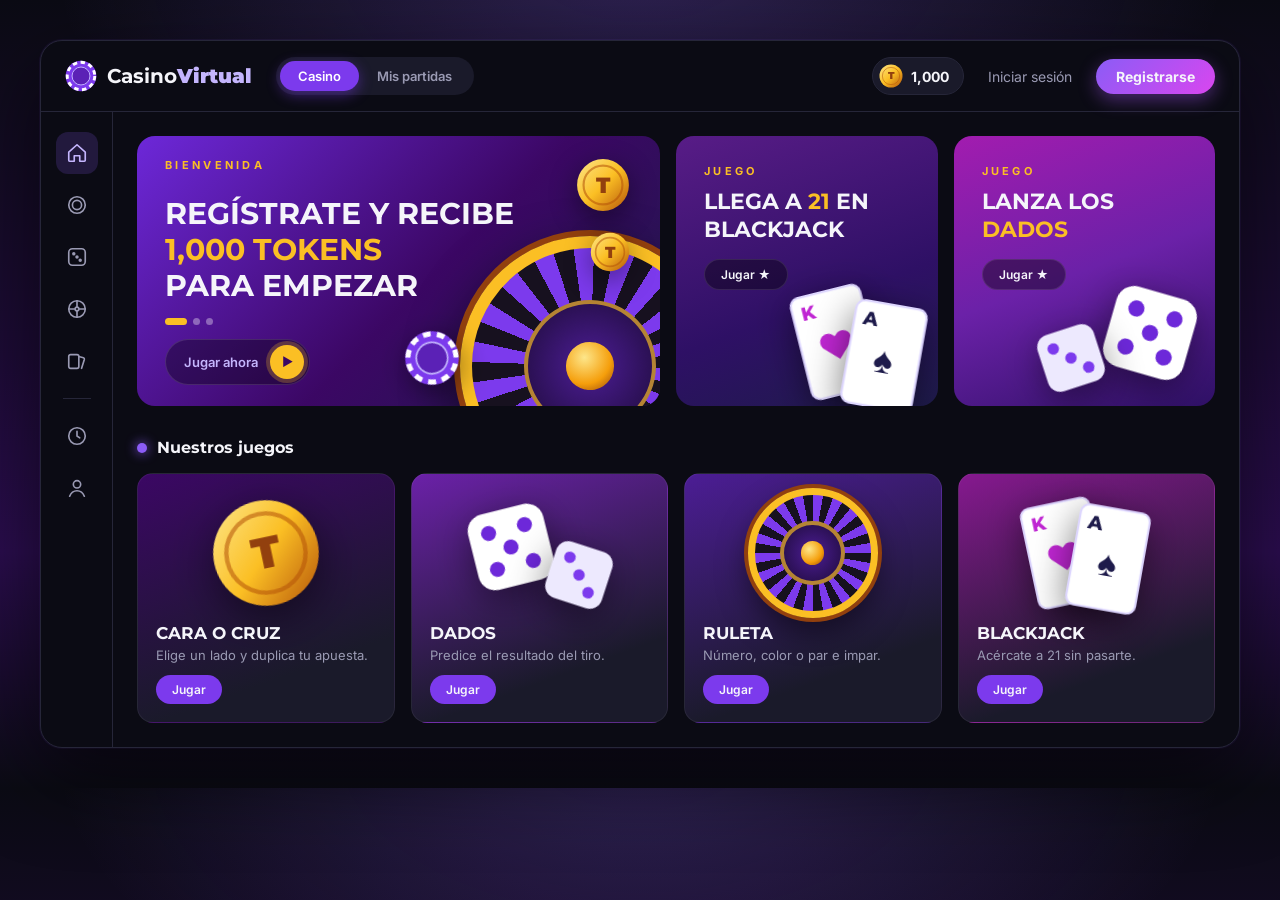
==== frontend/index.html @ 71300d16 "feat: enlazar cara o cruz desde la pagina de inicio Co-Authored-By: Claude Opus 5.5 <noreply@anthrop" ====
<!DOCTYPE html>
<html lang="es">
<head>
    <meta charset="UTF-8">
    <meta name="viewport" content="width=device-width, initial-scale=1.0">
    <title>Casino Virtual · Inicio</title>
    <link rel="preconnect" href="https://fonts.googleapis.com">
    <link rel="preconnect" href="https://fonts.gstatic.com" crossorigin>
    <link href="https://fonts.googleapis.com/css2?family=Montserrat:wght@600;700;800;900&family=Inter:wght@400;500;600;700&display=swap" rel="stylesheet">
    <link rel="stylesheet" href="css/estilos.css">
</head>

<body>
        <!-- Ilustraciones reutilizables (se usan con <use href="#nombre">) -->
    <svg width="0" height="0" style="position:absolute" aria-hidden="true">
    <defs>
        <linearGradient id="g-oro" x1="0" y1="0" x2="1" y2="1">
        <stop offset="0" stop-color="#fde68a"/>
        <stop offset=".5" stop-color="#fbbf24"/>
        <stop offset="1" stop-color="#b45309"/>
        </linearGradient>
    </defs>
    <symbol id="moneda" viewBox="0 0 100 100">
        <circle cx="50" cy="50" r="48" fill="url(#g-oro)"/>
        <circle cx="50" cy="50" r="36" fill="none" stroke="#b45309" stroke-width="4" opacity=".55"/>
        <text x="50" y="64" text-anchor="middle" font-size="40" font-weight="900" fill="#92400e" font-family="Montserrat, sans-serif">T</text>
    </symbol>
    <symbol id="ficha" viewBox="0 0 100 100">
        <circle cx="50" cy="50" r="48" fill="#7c3aed"/>
        <circle cx="50" cy="50" r="43" fill="none" stroke="#fff" stroke-width="9" stroke-dasharray="14 11"/>
        <circle cx="50" cy="50" r="28" fill="#5b21b6" stroke="#c4b5fd" stroke-width="3"/>
    </symbol>
    <symbol id="dado5" viewBox="0 0 100 100">
        <rect x="4" y="4" width="92" height="92" rx="20" fill="#fff"/>
        <g fill="#6d28d9">
        <circle cx="28" cy="28" r="9"/><circle cx="72" cy="28" r="9"/>
        <circle cx="50" cy="50" r="9"/>
        <circle cx="28" cy="72" r="9"/><circle cx="72" cy="72" r="9"/>
        </g>
    </symbol>
    <symbol id="dado3" viewBox="0 0 100 100">
        <rect x="4" y="4" width="92" height="92" rx="20" fill="#ede9fe"/>
        <g fill="#7c3aed">
        <circle cx="28" cy="28" r="9"/><circle cx="50" cy="50" r="9"/><circle cx="72" cy="72" r="9"/>
        </g>
    </symbol>
    <symbol id="carta-a" viewBox="0 0 70 100">
        <rect x="2" y="2" width="66" height="96" rx="8" fill="#fff" stroke="#ddd6fe" stroke-width="2"/>
        <text x="10" y="24" font-size="18" font-weight="800" fill="#1e1b4b" font-family="Montserrat, sans-serif">A</text>
        <text x="35" y="66" text-anchor="middle" font-size="34" fill="#1e1b4b">♠</text>
    </symbol>
    <symbol id="carta-k" viewBox="0 0 70 100">
        <rect x="2" y="2" width="66" height="96" rx="8" fill="#fff" stroke="#ddd6fe" stroke-width="2"/>
        <text x="10" y="24" font-size="18" font-weight="800" fill="#c026d3" font-family="Montserrat, sans-serif">K</text>
        <text x="35" y="66" text-anchor="middle" font-size="34" fill="#c026d3">♥</text>
    </symbol>
    </svg>

    <div class="marco">

    <!-- ===== Barra superior ===== -->
    <header class="barra">
        <div class="barra-izq">
        <a href="#" class="logo">
            <svg class="logo-icono"><use href="#ficha"/></svg>
            <span>Casino<b>Virtual</b></span>
        </a>
        <nav class="pestanas">
            <a href="#" class="activa">Casino</a>
            <a href="#">Mis partidas</a>
        </nav>
        </div>
        <div class="barra-der">
      <div class="saldo">
    <svg><use href="#moneda"/></svg>
    <span id="saldoTokens">1,000</span>
</div>

<a href="login.html" class="enlace" id="enlaceLogin">
    Iniciar sesión
</a>

<a href="registrar.html" class="boton" id="enlaceRegistro">
    Registrarse
</a>
        </div>
    </header>

    <div class="cuerpo">

        <!-- ===== Barra lateral ===== -->
        <aside class="lateral">
        <a href="#" class="activo" title="Inicio">
            <svg viewBox="0 0 24 24"><path d="M3 11l9-8 9 8v9a1 1 0 0 1-1 1h-5v-6H9v6H4a1 1 0 0 1-1-1z"/></svg>
        </a>
        <a href="juegos/cara-cruz/index.html" title="Cara o cruz">
            <svg viewBox="0 0 24 24"><circle cx="12" cy="12" r="9"/><circle cx="12" cy="12" r="5"/></svg>
        </a>
        <a href="#" title="Dados">
            <svg viewBox="0 0 24 24"><rect x="3" y="3" width="18" height="18" rx="4"/><circle cx="8.5" cy="8.5" r="1"/><circle cx="15.5" cy="15.5" r="1"/><circle cx="12" cy="12" r="1"/></svg>
        </a>
        <a href="#" title="Ruleta">
            <svg viewBox="0 0 24 24"><circle cx="12" cy="12" r="9"/><circle cx="12" cy="12" r="2"/><path d="M12 3v7M12 14v7M3 12h7M14 12h7"/></svg>
        </a>
        <a href="juegos/blackjack/index.html" title="Blackjack">
            <svg viewBox="0 0 24 24"><rect x="3" y="5" width="11" height="15" rx="2"/><path d="M14 7l5 1.5a1.5 1.5 0 0 1 1 1.8L17 20"/></svg>
        </a>
        <span class="separador"></span>
        <a href="#" title="Historial">
            <svg viewBox="0 0 24 24"><circle cx="12" cy="12" r="9"/><path d="M12 7v5l3 2"/></svg>
        </a>
        <a href="#" title="Perfil">
            <svg viewBox="0 0 24 24"><circle cx="12" cy="8" r="4"/><path d="M4 21c1.5-4 4.5-6 8-6s6.5 2 8 6"/></svg>
        </a>
        </aside>

        <main class="contenido">

        <!-- ===== Banners principales ===== -->
        <section class="hero">
            <article class="banner banner-principal">
            <p class="etiqueta">Bienvenida</p>
            <h1>Regístrate y recibe<br><span>1,000 tokens</span><br>para empezar</h1>
            <div class="puntos"><i class="activo"></i><i></i><i></i></div>
            <a href="#" class="boton-jugar">Jugar ahora <span class="play">▶</span></a>

            <div class="ruleta"></div>
            <svg class="flotante f1"><use href="#ficha"/></svg>
            <svg class="flotante f2"><use href="#moneda"/></svg>
            <svg class="flotante f3"><use href="#moneda"/></svg>
            </article>

            <article class="banner banner-chico banner-blackjack">
            <p class="etiqueta">Juego</p>
            <h2>Llega a <span>21</span> en Blackjack</h2>
            <a href="juegos/blackjack/index.html" class="boton-mini">Jugar ★</a>
            <div class="cartas">
                <svg class="carta c1"><use href="#carta-k"/></svg>
                <svg class="carta c2"><use href="#carta-a"/></svg>
            </div>
            </article>

            <article class="banner banner-chico banner-dados">
            <p class="etiqueta">Juego</p>
            <h2>Lanza los <span>dados</span></h2>
            <a href="#" class="boton-mini">Jugar ★</a>
            <svg class="dado d1"><use href="#dado5"/></svg>
            <svg class="dado d2"><use href="#dado3"/></svg>
            </article>
        </section>

        <!-- ===== Juegos ===== -->
        <section class="seccion">
            <div class="seccion-titulo">
            <h3><span class="punto-morado"></span>Nuestros juegos</h3>
            </div>
            <div class="juegos">
            <article class="juego j-moneda">
                <div class="ilustracion">
                <svg class="moneda-grande"><use href="#moneda"/></svg>
                </div>
                <div class="juego-info">
                <h4>Cara o cruz</h4>
                <p>Elige un lado y duplica tu apuesta.</p>
                </div>
                <a href="juegos/cara-cruz/index.html" class="boton-mini">Jugar</a>
            </article>

            <article class="juego j-dados">
                <div class="ilustracion">
                <svg class="dado-g g1"><use href="#dado5"/></svg>
                <svg class="dado-g g2"><use href="#dado3"/></svg>
                </div>
                <div class="juego-info">
                <h4>Dados</h4>
                <p>Predice el resultado del tiro.</p>
                </div>
                <a href="#" class="boton-mini">Jugar</a>
            </article>

            <article class="juego j-ruleta">
                <div class="ilustracion">
                <div class="ruleta ruleta-chica"></div>
                </div>
                <div class="juego-info">
                <h4>Ruleta</h4>
                <p>Número, color o par e impar.</p>
                </div>
                <a href="#" class="boton-mini">Jugar</a>
            </article>

            <article class="juego j-blackjack">
                <div class="ilustracion">
                <svg class="carta-g c1"><use href="#carta-k"/></svg>
                <svg class="carta-g c2"><use href="#carta-a"/></svg>
                </div>
                <div class="juego-info">
                <h4>Blackjack</h4>
                <p>Acércate a 21 sin pasarte.</p>
                </div>
                <a href="juegos/blackjack/index.html" class="boton-mini">Jugar</a>
            </article>
            </div>
        </section>

        
        <!-- ===== Empezar a borrar ===== -->
         </main> <!-- Cierra contenido -->

    </div> <!-- Cierra cuerpo -->

</div> <!-- Cierra marco -->
        
<script type="module" src="js/index.js"></script>
</body>
</html>
---- frontend/css/estilos.css ----
/* ===== Casino Virtual · Estilos generales ===== */

:root {
    --fondo: #0b0b14;
    --panel: #12121d;
    --panel-2: #1a1a2a;
    --borde: #262639;

    --morado: #8b5cf6;
    --morado-claro: #c4b5fd;
    --morado-medio: #7c3aed;
    --morado-oscuro: #4c1d95;
    --fucsia: #d946ef;

  --dorado: #fbbf24;
  --verde: #22c55e;

  --texto: #f5f5fa;
  --texto-suave: #9a9ab3;

  --titulos: "Montserrat", sans-serif;
  --cuerpo: "Inter", sans-serif;
}

* { box-sizing: border-box; }

body {
  margin: 0;
  min-width: 1280px; /* Diseño solo para PC */
  font-family: var(--cuerpo);
  color: var(--texto);
  background:
    radial-gradient(900px 500px at 50% -5%, rgba(139, 92, 246, .28), transparent 65%),
    linear-gradient(180deg, #0b0b14 0%, #1d0b36 45%, #2a0d4d 70%, #0b0b14 100%);
  padding: 40px 0;
}

a { color: inherit; text-decoration: none; }
h1, h2, h3, h4, h5 { font-family: var(--titulos); margin: 0; }

/* ===== Marco principal ===== */
.marco {
  width: 1200px;
  margin: 0 auto;
  background: var(--fondo);
  border: 1px solid var(--borde);
  border-radius: 22px;
  overflow: hidden;
  box-shadow: 0 30px 80px rgba(0, 0, 0, .55), 0 0 0 1px rgba(139, 92, 246, .08);
}

/* ===== Barra superior ===== */
.barra {
  display: flex;
  justify-content: space-between;
  align-items: center;
  padding: 16px 24px;
  border-bottom: 1px solid var(--borde);
}
.barra-izq, .barra-der { display: flex; align-items: center; gap: 24px; }

.logo { display: flex; align-items: center; gap: 10px; font-family: var(--titulos); font-size: 20px; font-weight: 700; }
.logo b { color: var(--morado-claro); font-weight: 900; }
.logo-icono { width: 32px; height: 32px; }

.pestanas { display: flex; background: var(--panel-2); border-radius: 999px; padding: 4px; }
.pestanas a { padding: 7px 18px; border-radius: 999px; font-size: 13px; font-weight: 600; color: var(--texto-suave); }
.pestanas a.activa { background: var(--morado-medio); color: #fff; box-shadow: 0 4px 14px rgba(124, 58, 237, .45); }

.saldo {
  display: flex; align-items: center; gap: 8px;
  background: var(--panel-2); border: 1px solid var(--borde);
  padding: 6px 14px 6px 6px; border-radius: 999px;
  font-weight: 700; font-size: 14px;
}
.saldo svg { width: 24px; height: 24px; }

.enlace { font-size: 14px; color: var(--texto-suave); }
.enlace:hover { color: var(--texto); }

.boton {
  background: linear-gradient(135deg, var(--morado), var(--fucsia));
  padding: 9px 20px; border-radius: 999px;
  font-size: 14px; font-weight: 700;
  box-shadow: 0 6px 18px rgba(168, 85, 247, .4);
}

/* ===== Distribución ===== */
.cuerpo { display: grid; grid-template-columns: 72px 1fr; }

.lateral {
  display: flex; flex-direction: column; align-items: center; gap: 10px;
  padding: 20px 0; border-right: 1px solid var(--borde);
}
.lateral a {
  width: 42px; height: 42px; border-radius: 12px;
  display: grid; place-items: center;
  color: var(--texto-suave); transition: .2s;
}
.lateral a:hover { background: var(--panel-2); color: var(--texto); }
.lateral a.activo { background: rgba(139, 92, 246, .18); color: var(--morado-claro); }
.lateral svg { width: 22px; height: 22px; fill: none; stroke: currentColor; stroke-width: 1.8; stroke-linecap: round; stroke-linejoin: round; }
.separador { width: 28px; height: 1px; background: var(--borde); margin: 6px 0; }

.contenido { padding: 24px; display: flex; flex-direction: column; gap: 32px; min-width: 0; }

/* ===== Banners (base) ===== */
.banner {
  position: relative; overflow: hidden;
  border-radius: 18px; padding: 28px;
}
.etiqueta {
  margin: 0 0 10px; font-size: 11px; font-weight: 700;
  letter-spacing: .3em; text-transform: uppercase; color: var(--dorado);
}
.banner h1 { font-size: 30px; line-height: 1.2; text-transform: uppercase; position: relative; z-index: 2; }
.banner h2 { font-size: 22px; line-height: 1.25; text-transform: uppercase; position: relative; z-index: 2; }
.banner h1 span, .banner h2 span { color: var(--dorado); }
.banner .texto { color: #ddd6fe; font-size: 14px; max-width: 70%; position: relative; z-index: 2; margin: 8px 0 0; }

.boton-jugar {
  position: relative; z-index: 2;
  display: inline-flex; align-items: center; gap: 12px;
  background: rgba(0, 0, 0, .35); border: 1px solid rgba(255, 255, 255, .12);
  padding: 5px 5px 5px 18px; border-radius: 999px;
  font-size: 13px; font-weight: 600; color: var(--morado-claro);
}
.play {
  width: 34px; height: 34px; border-radius: 50%;
  display: grid; place-items: center;
  background: var(--dorado); color: #3b0764; font-size: 12px;
  box-shadow: 0 0 0 4px rgba(251, 191, 36, .25);
}
.boton-mini {
  position: relative; z-index: 2;
  display: inline-block; margin-top: 16px;
  background: rgba(0, 0, 0, .4); border: 1px solid rgba(255, 255, 255, .1);
  padding: 7px 16px; border-radius: 999px; font-size: 12px; font-weight: 600;
}
.boton-mini:hover, .boton-jugar:hover { border-color: var(--morado-claro); }

.flotante { position: absolute; filter: drop-shadow(0 8px 14px rgba(0, 0, 0, .45)); }

/* ===== Ruleta (hecha con CSS) ===== */
.ruleta {
  width: 260px; height: 260px; border-radius: 50%;
  background: repeating-conic-gradient(#7c3aed 0 10deg, #17111f 10deg 20deg);
  border: 12px solid var(--dorado);
  box-shadow: 0 0 0 6px #92400e, 0 20px 50px rgba(0, 0, 0, .6);
  position: relative;
}
.ruleta::before {
  content: ""; position: absolute; inset: 22%; border-radius: 50%;
  background: radial-gradient(circle, #4c1d95, #1e0b3a);
  border: 4px solid #fbbf24aa;
}
.ruleta::after {
  content: ""; position: absolute; inset: 40%; border-radius: 50%;
  background: radial-gradient(circle at 35% 35%, #fde68a, #f59e0b 60%, #92400e);
}

/* ===== Hero ===== */
.hero { display: grid; grid-template-columns: 2fr 1fr 1fr; gap: 16px; height: 270px; }

.banner-principal {
  background: linear-gradient(135deg, #6d28d9 0%, #3b0764 55%, #1e1b4b 100%);
  display: flex; flex-direction: column; justify-content: center; gap: 14px;
}
.banner-principal .ruleta { position: absolute; right: -60px; bottom: -90px; transform: rotate(12deg); }
.banner-principal .boton-jugar { align-self: flex-start; }
.puntos { display: flex; gap: 6px; position: relative; z-index: 2; }
.puntos i { width: 7px; height: 7px; border-radius: 50%; background: rgba(255, 255, 255, .35); }
.puntos i.activo { width: 22px; border-radius: 4px; background: var(--dorado); }
.f1 { width: 56px; height: 56px; right: 200px; bottom: 20px; transform: rotate(-20deg); }
.f2 { width: 54px; height: 54px; right: 30px; top: 22px; }
.f3 { width: 40px; height: 40px; right: 30px; top: 96px; }

.banner-chico { display: flex; flex-direction: column; }
.banner-blackjack { background: linear-gradient(160deg, #581c87 0%, #2e1065 60%, #1e1b4b 100%); }
.banner-dados { background: linear-gradient(160deg, #a21caf 0%, #6b21a8 50%, #2e1065 100%); }
.banner-chico .boton-mini { align-self: flex-start; }

.cartas .carta { position: absolute; width: 76px; height: 108px; filter: drop-shadow(0 10px 18px rgba(0, 0, 0, .5)); }
.banner-blackjack .c1 { right: 64px; bottom: 10px; transform: rotate(-14deg); }
.banner-blackjack .c2 { right: 16px; bottom: -4px; transform: rotate(10deg); }

.dado { position: absolute; filter: drop-shadow(0 10px 18px rgba(0, 0, 0, .45)); }
.d1 { width: 90px; height: 90px; right: 20px; bottom: 28px; transform: rotate(16deg); }
.d2 { width: 64px; height: 64px; right: 112px; bottom: 16px; transform: rotate(-18deg); }

/* ===== Secciones ===== */
.seccion { display: flex; flex-direction: column; gap: 16px; }
.seccion-titulo h3 { display: flex; align-items: center; gap: 10px; font-size: 16px; }
.punto-morado { width: 10px; height: 10px; border-radius: 50%; background: var(--morado); box-shadow: 0 0 12px var(--morado); }

/* ===== Tarjetas de juegos ===== */
.juegos { display: grid; grid-template-columns: repeat(4, 1fr); gap: 16px; }

.juego {
  position: relative; overflow: hidden;
  height: 250px; border-radius: 16px; padding: 18px;
  display: flex; flex-direction: column; justify-content: flex-end;
  border: 1px solid rgba(255, 255, 255, .06);
  transition: transform .2s, box-shadow .2s;
}
.juego:hover { transform: translateY(-4px); box-shadow: 0 14px 34px rgba(139, 92, 246, .35); }

.j-moneda    { background: linear-gradient(160deg, #3b0764, #1a1a2a 75%); }
.j-dados     { background: linear-gradient(160deg, #6b21a8, #1a1a2a 75%); }
.j-ruleta    { background: linear-gradient(160deg, #4c1d95, #1a1a2a 75%); }
.j-blackjack { background: linear-gradient(160deg, #86198f, #1a1a2a 75%); }

.ilustracion { position: absolute; inset: 0 0 90px 0; display: grid; place-items: center; }
.moneda-grande { width: 110px; height: 110px; filter: drop-shadow(0 12px 22px rgba(0, 0, 0, .5)); transform: rotate(-12deg); }
.dado-g { position: absolute; filter: drop-shadow(0 10px 18px rgba(0, 0, 0, .45)); }
.g1 { width: 84px; height: 84px; transform: translate(-28px, -6px) rotate(-14deg); }
.g2 { width: 64px; height: 64px; transform: translate(40px, 22px) rotate(18deg); }
.ruleta-chica { width: 130px; height: 130px; border-width: 7px; box-shadow: 0 0 0 4px #92400e, 0 14px 30px rgba(0, 0, 0, .5); }
.carta-g { position: absolute; width: 74px; height: 106px; filter: drop-shadow(0 10px 18px rgba(0, 0, 0, .5)); }
.carta-g.c1 { transform: translate(-22px, 0) rotate(-12deg); }
.carta-g.c2 { transform: translate(22px, 6px) rotate(10deg); }

.juego-info { position: relative; z-index: 2; }
.juego-info h4 { font-size: 17px; text-transform: uppercase; }
.juego-info p { margin: 4px 0 0; font-size: 13px; color: var(--texto-suave); }
.juego .boton-mini { align-self: flex-start; margin-top: 12px; background: var(--morado-medio); border: none; }

/* ===== Banner ancho ===== */
.banner-ancho {
  height: 220px; padding: 36px 40px;
  display: flex; justify-content: space-between; align-items: center;
  background: linear-gradient(110deg, #1e1b4b 0%, #4c1d95 55%, #a21caf 100%);
}
.banner-ancho h2 { font-size: 30px; margin-bottom: 20px; }
.ancho-ilustracion { position: absolute; right: 60px; top: 0; bottom: 0; width: 420px; }
.ancho-ilustracion .ruleta { position: absolute; right: 60px; top: -40px; width: 300px; height: 300px; }
.f4 { width: 80px; height: 80px; left: 20px; top: 60px; transform: rotate(-18deg); }
.f5 { width: 60px; height: 60px; right: 10px; bottom: 16px; }
.f6 { width: 70px; height: 70px; left: 70px; bottom: 10px; transform: rotate(14deg); }

/* ===== Tabla de partidas ===== */
.filtros { display: flex; gap: 8px; }
.filtros a { padding: 7px 16px; border-radius: 999px; font-size: 13px; font-weight: 600; color: var(--texto-suave); }
.filtros a.activo { background: var(--morado-medio); color: #fff; }

.tabla { display: flex; flex-direction: column; gap: 6px; }
.fila {
  display: grid; grid-template-columns: 2.2fr 1.2fr 1fr 1fr 1fr;
  align-items: center; padding: 12px 18px;
  background: var(--panel-2); border-radius: 12px; font-size: 14px;
}
.fila.encabezado { background: none; padding-top: 0; padding-bottom: 4px; font-size: 12px; color: var(--texto-suave); }
.fila > span:nth-child(n+3) { justify-self: start; }

.jugador { display: flex; align-items: center; gap: 12px; }
.jugador b { display: block; font-size: 14px; }
.jugador small { font-size: 11px; color: var(--morado-claro); text-transform: uppercase; letter-spacing: .05em; }
.avatar {
  width: 36px; height: 36px; border-radius: 50%;
  display: grid; place-items: center;
  font-style: normal; font-size: 12px; font-weight: 700;
  border: 2px solid var(--morado);
}
.a1 { background: linear-gradient(135deg, #be123c, #7c3aed); }
.a2 { background: linear-gradient(135deg, #0ea5e9, #6d28d9); }
.a3 { background: linear-gradient(135deg, #a21caf, #4c1d95); }
.a4 { background: linear-gradient(135deg, #f59e0b, #9333ea); }
.a5 { background: linear-gradient(135deg, #10b981, #5b21b6); }

.tokens { display: inline-flex; align-items: center; gap: 6px; font-weight: 600; }
.tokens svg { width: 18px; height: 18px; }
.tokens.gana { color: var(--verde); }
.tokens.pierde { color: var(--texto-suave); }
.multi { font-weight: 700; color: var(--morado-claro); }
.multi.cero { color: var(--texto-suave); }

/* ===== Sección inferior ===== */
.inferior { display: grid; grid-template-columns: 1.4fr 1fr; gap: 16px; height: 360px; }
.inferior-der { display: grid; grid-template-rows: 1fr 1fr; gap: 16px; }

.banner-historial {
  background: linear-gradient(150deg, #7e22ce 0%, #4c1d95 45%, #1e1b4b 100%);
  display: flex; flex-direction: column; justify-content: center;
}
.banner-historial h2 { font-size: 28px; }
.banner-historial .boton-mini { align-self: flex-start; }
.contadores { display: flex; gap: 10px; margin-top: 20px; position: relative; z-index: 2; }
.contadores div {
  min-width: 78px; text-align: center; padding: 10px 8px;
  background: rgba(0, 0, 0, .35); border: 1px solid rgba(255, 255, 255, .1); border-radius: 10px;
}
.contadores b { display: block; font-family: var(--titulos); font-size: 24px; }
.contadores small { font-size: 10px; text-transform: uppercase; letter-spacing: .1em; color: var(--morado-claro); }

.cartas-historial .carta { width: 130px; height: 186px; }
.cartas-historial .c1 { right: 120px; bottom: 30px; transform: rotate(-16deg); }
.cartas-historial .c2 { right: 40px; bottom: 50px; transform: rotate(8deg); }
.f7 { width: 64px; height: 64px; right: 30px; top: 26px; }

.banner-perfil { background: linear-gradient(135deg, #1e1b4b 0%, #312e81 50%, #6d28d9 100%); }
.banner-responsable { background: linear-gradient(135deg, #581c87 0%, #86198f 100%); }
.f8 { width: 70px; height: 70px; right: 30px; top: 30px; }
.f9 { width: 50px; height: 50px; right: 100px; bottom: 16px; transform: rotate(20deg); }

/* ===== Pie de página ===== */
.pie {
  display: grid; grid-template-columns: 2fr 1fr 1fr 1fr; gap: 24px;
  padding: 36px 48px; border-top: 1px solid var(--borde); background: var(--panel);
}
.pie-logo p { margin: 12px 0 0; font-size: 13px; line-height: 1.6; color: var(--texto-suave); }
.pie-columna { display: flex; flex-direction: column; gap: 8px; }
.pie-columna h5 { font-size: 13px; margin-bottom: 4px; }
.pie-columna a { font-size: 13px; color: var(--texto-suave); }
.pie-columna a:hover { color: var(--morado-claro); }
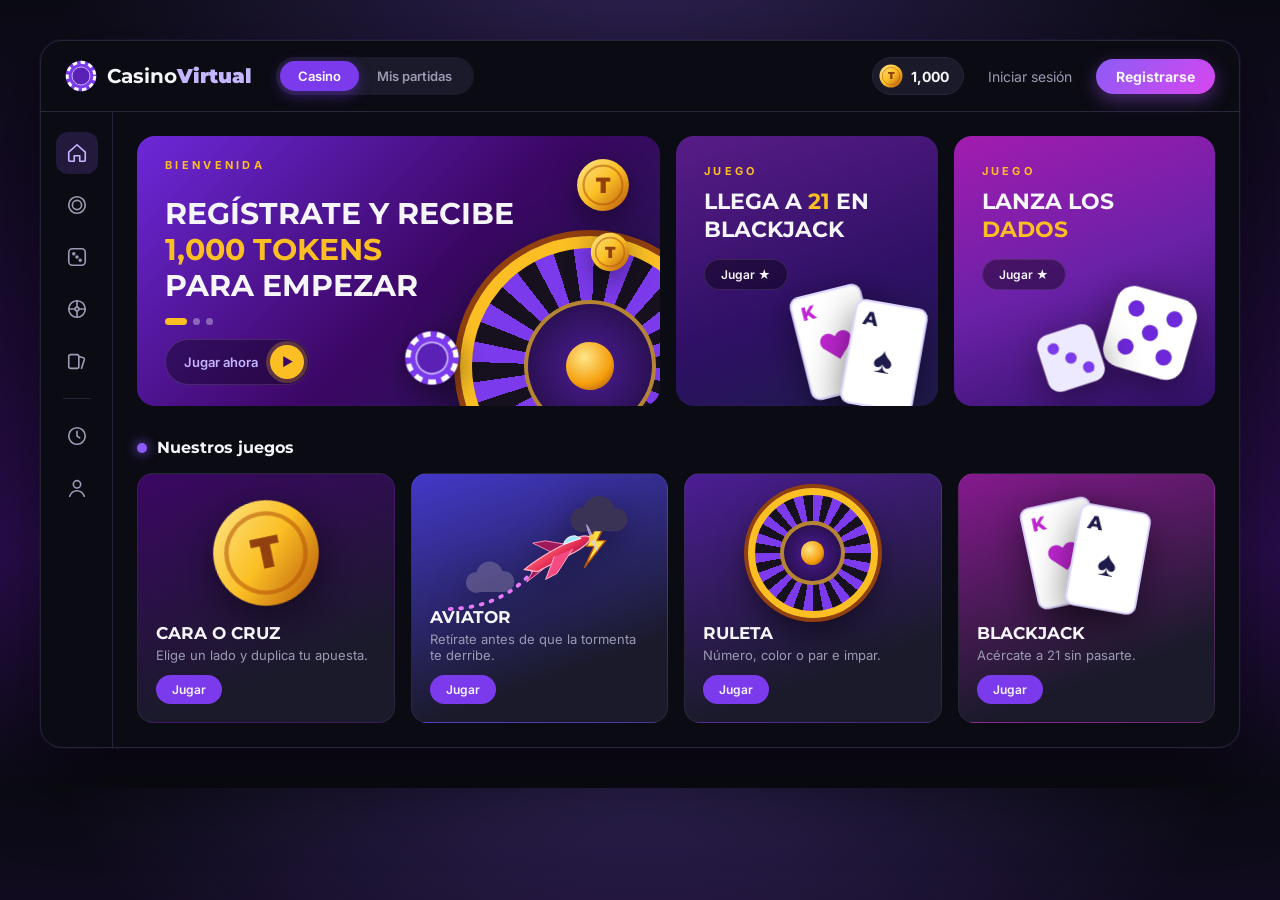
==== commit c0ad0691: "feat: cambiar la tarjeta de Dados del index por Aviator Nueva clase j-aviator (j-dados no se toca), " ====
--- a/frontend/index.html
+++ b/frontend/index.html
@@ -99,7 +99,7 @@
         <a href="#" title="Dados">
             <svg viewBox="0 0 24 24"><rect x="3" y="3" width="18" height="18" rx="4"/><circle cx="8.5" cy="8.5" r="1"/><circle cx="15.5" cy="15.5" r="1"/><circle cx="12" cy="12" r="1"/></svg>
         </a>
-        <a href="#" title="Ruleta">
+        <a href="juegos/ruleta/index.html" title="Ruleta">
             <svg viewBox="0 0 24 24"><circle cx="12" cy="12" r="9"/><circle cx="12" cy="12" r="2"/><path d="M12 3v7M12 14v7M3 12h7M14 12h7"/></svg>
         </a>
         <a href="juegos/blackjack/index.html" title="Blackjack">
@@ -122,7 +122,7 @@
             <p class="etiqueta">Bienvenida</p>
             <h1>Regístrate y recibe<br><span>1,000 tokens</span><br>para empezar</h1>
             <div class="puntos"><i class="activo"></i><i></i><i></i></div>
-            <a href="#" class="boton-jugar">Jugar ahora <span class="play">▶</span></a>
+            <a href="juegos/ruleta/index.html" class="boton-jugar">Jugar ahora <span class="play">▶</span></a>
 
             <div class="ruleta"></div>
             <svg class="flotante f1"><use href="#ficha"/></svg>
@@ -166,16 +166,45 @@
                 <a href="juegos/cara-cruz/index.html" class="boton-mini">Jugar</a>
             </article>
 
-            <article class="juego j-dados">
-                <div class="ilustracion">
-                <svg class="dado-g g1"><use href="#dado5"/></svg>
-                <svg class="dado-g g2"><use href="#dado3"/></svg>
-                </div>
-                <div class="juego-info">
-                <h4>Dados</h4>
-                <p>Predice el resultado del tiro.</p>
-                </div>
-                <a href="#" class="boton-mini">Jugar</a>
+            <article class="juego j-aviator">
+                <div class="ilustracion">
+                <!-- Ilustración propia: avión (trazos del SVG del compañero) entre nubes de tormenta. -->
+                <svg class="aviator-g" viewBox="0 0 200 130" aria-hidden="true">
+                    <defs>
+                    <linearGradient id="g-fuselaje" x1="0" y1="0" x2="1" y2="1">
+                        <stop offset="0" stop-color="#ff7777"/>
+                        <stop offset=".55" stop-color="#e52c55"/>
+                        <stop offset="1" stop-color="#8e174c"/>
+                    </linearGradient>
+                    </defs>
+                    <!-- Estela -->
+                    <path d="M6 124 Q70 122 104 70" fill="none" stroke="#e879f9" stroke-width="4" stroke-linecap="round" stroke-dasharray="2 9"/>
+                    <!-- Nube de abajo (cruzada) -->
+                    <g fill="#7c739e" opacity=".55">
+                    <circle cx="34" cy="96" r="11"/><circle cx="48" cy="88" r="14"/><circle cx="63" cy="95" r="11"/><rect x="30" y="95" width="36" height="11" rx="5.5"/>
+                    </g>
+                    <!-- Nube de tormenta con rayo -->
+                    <polygon points="160,38 150,58 158,58 148,80 170,52 161,52 168,38" fill="#fde047" stroke="#b45309" stroke-width="1.5" stroke-linejoin="round"/>
+                    <g fill="#3b3355">
+                    <circle cx="146" cy="30" r="13"/><circle cx="163" cy="22" r="17"/><circle cx="181" cy="30" r="12"/><rect x="140" y="29" width="46" height="13" rx="6.5"/>
+                    </g>
+                    <!-- Avión -->
+                    <g transform="translate(70 40) rotate(-22 50 25) scale(.45)">
+                    <path d="M55 61 L18 91 L64 78 L88 59" fill="#a21c5b" stroke="#ff92bd" stroke-width="2"/>
+                    <path d="M102 53 L65 12 L94 18 L143 48" fill="#9d1959" stroke="#ff8db9" stroke-width="2"/>
+                    <path d="M24 62 Q70 46 160 40 Q186 37 196 51 Q183 65 150 68 L50 78 Z" fill="url(#g-fuselaje)" stroke="#ffb3cc" stroke-width="3"/>
+                    <path d="M130 42 Q143 25 163 33 L174 44 Z" fill="#a6e8ff" stroke="#fff" stroke-width="2"/>
+                    <path d="M100 60 L61 102 L91 99 L146 60" fill="#f44a81" stroke="#ffb3cc" stroke-width="2"/>
+                    <ellipse cx="198" cy="52" rx="4" ry="34" fill="#d9c8ff" opacity=".7"/>
+                    <circle cx="198" cy="52" r="7" fill="#ffcf49"/>
+                    </g>
+                </svg>
+                </div>
+                <div class="juego-info">
+                <h4>Aviator</h4>
+                <p>Retírate antes de que la tormenta te derribe.</p>
+                </div>
+                <a href="juegos/aviator/index.html" class="boton-mini">Jugar</a>
             </article>
 
             <article class="juego j-ruleta">
@@ -186,7 +215,7 @@
                 <h4>Ruleta</h4>
                 <p>Número, color o par e impar.</p>
                 </div>
-                <a href="#" class="boton-mini">Jugar</a>
+                <a href="juegos/ruleta/index.html" class="boton-mini">Jugar</a>
             </article>
 
             <article class="juego j-blackjack">
--- a/frontend/css/estilos.css
+++ b/frontend/css/estilos.css
@@ -209,6 +209,7 @@
 .j-dados     { background: linear-gradient(160deg, #6b21a8, #1a1a2a 75%); }
 .j-ruleta    { background: linear-gradient(160deg, #4c1d95, #1a1a2a 75%); }
 .j-blackjack { background: linear-gradient(160deg, #86198f, #1a1a2a 75%); }
+.j-aviator   { background: linear-gradient(160deg, #4338ca, #1a1a2a 75%); }
 
 .ilustracion { position: absolute; inset: 0 0 90px 0; display: grid; place-items: center; }
 .moneda-grande { width: 110px; height: 110px; filter: drop-shadow(0 12px 22px rgba(0, 0, 0, .5)); transform: rotate(-12deg); }
@@ -219,6 +220,7 @@
 .carta-g { position: absolute; width: 74px; height: 106px; filter: drop-shadow(0 10px 18px rgba(0, 0, 0, .5)); }
 .carta-g.c1 { transform: translate(-22px, 0) rotate(-12deg); }
 .carta-g.c2 { transform: translate(22px, 6px) rotate(10deg); }
+.aviator-g { width: 190px; height: 124px; filter: drop-shadow(0 10px 18px rgba(0, 0, 0, .45)); }
 
 .juego-info { position: relative; z-index: 2; }
 .juego-info h4 { font-size: 17px; text-transform: uppercase; }
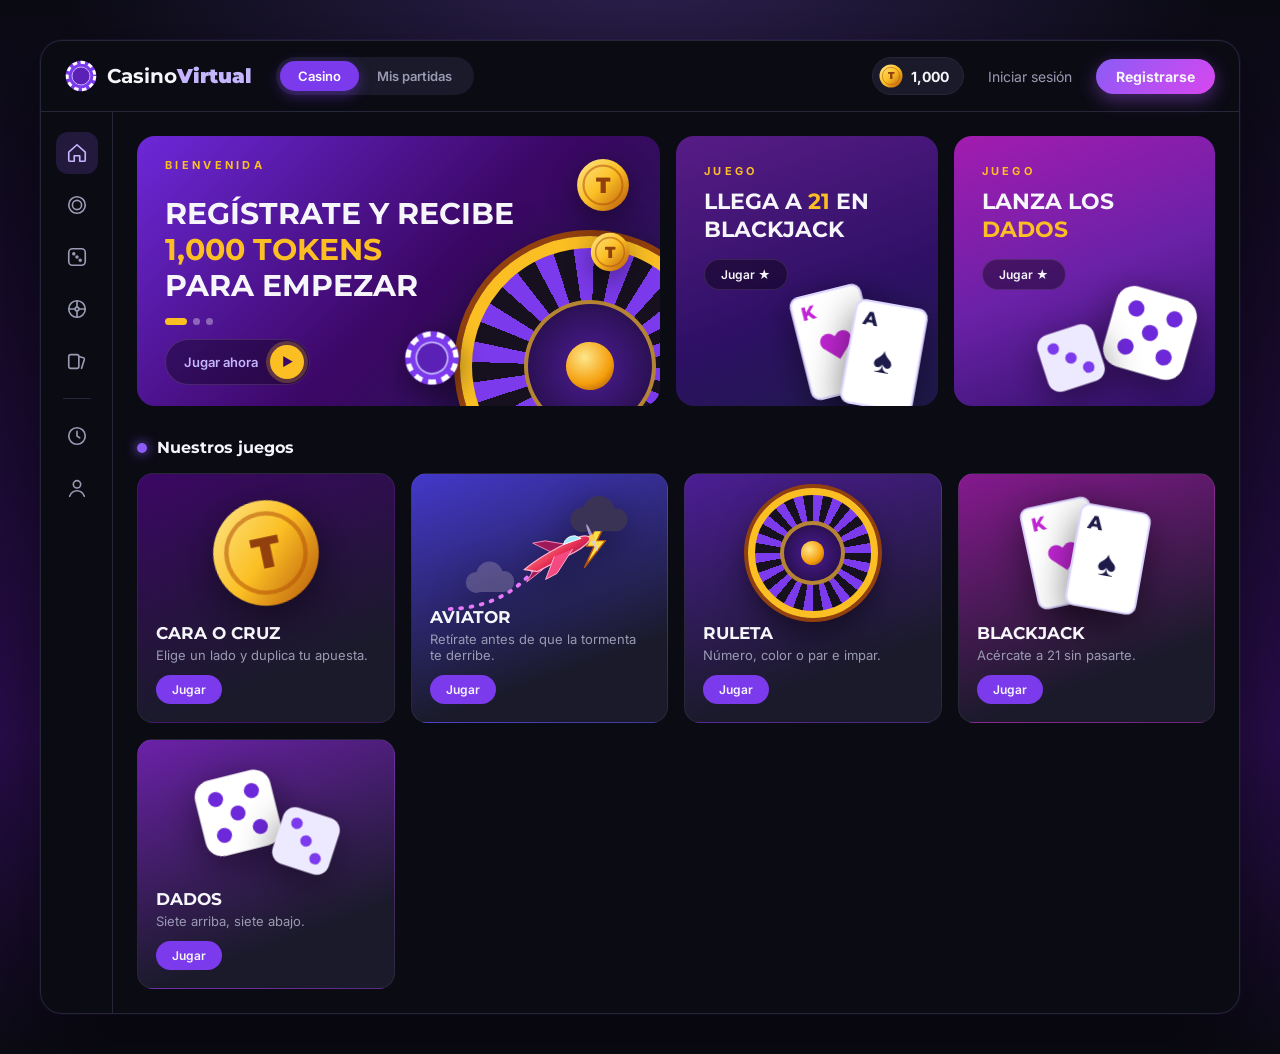
==== commit d0ca44b1: "feat: agregar tarjeta de Dados al index y enlazar banner y barra lateral Co-Authored-By: Claude Opus" ====
--- a/frontend/index.html
+++ b/frontend/index.html
@@ -96,7 +96,7 @@
         <a href="juegos/cara-cruz/index.html" title="Cara o cruz">
             <svg viewBox="0 0 24 24"><circle cx="12" cy="12" r="9"/><circle cx="12" cy="12" r="5"/></svg>
         </a>
-        <a href="#" title="Dados">
+        <a href="juegos/dados/index.html" title="Dados">
             <svg viewBox="0 0 24 24"><rect x="3" y="3" width="18" height="18" rx="4"/><circle cx="8.5" cy="8.5" r="1"/><circle cx="15.5" cy="15.5" r="1"/><circle cx="12" cy="12" r="1"/></svg>
         </a>
         <a href="juegos/ruleta/index.html" title="Ruleta">
@@ -143,7 +143,7 @@
             <article class="banner banner-chico banner-dados">
             <p class="etiqueta">Juego</p>
             <h2>Lanza los <span>dados</span></h2>
-            <a href="#" class="boton-mini">Jugar ★</a>
+            <a href="juegos/dados/index.html" class="boton-mini">Jugar ★</a>
             <svg class="dado d1"><use href="#dado5"/></svg>
             <svg class="dado d2"><use href="#dado3"/></svg>
             </article>
@@ -229,6 +229,18 @@
                 </div>
                 <a href="juegos/blackjack/index.html" class="boton-mini">Jugar</a>
             </article>
+
+            <article class="juego j-dados">
+                <div class="ilustracion">
+                <svg class="dado-g g1"><use href="#dado5"/></svg>
+                <svg class="dado-g g2"><use href="#dado3"/></svg>
+                </div>
+                <div class="juego-info">
+                <h4>Dados</h4>
+                <p>Siete arriba, siete abajo.</p>
+                </div>
+                <a href="juegos/dados/index.html" class="boton-mini">Jugar</a>
+            </article>
             </div>
         </section>
 
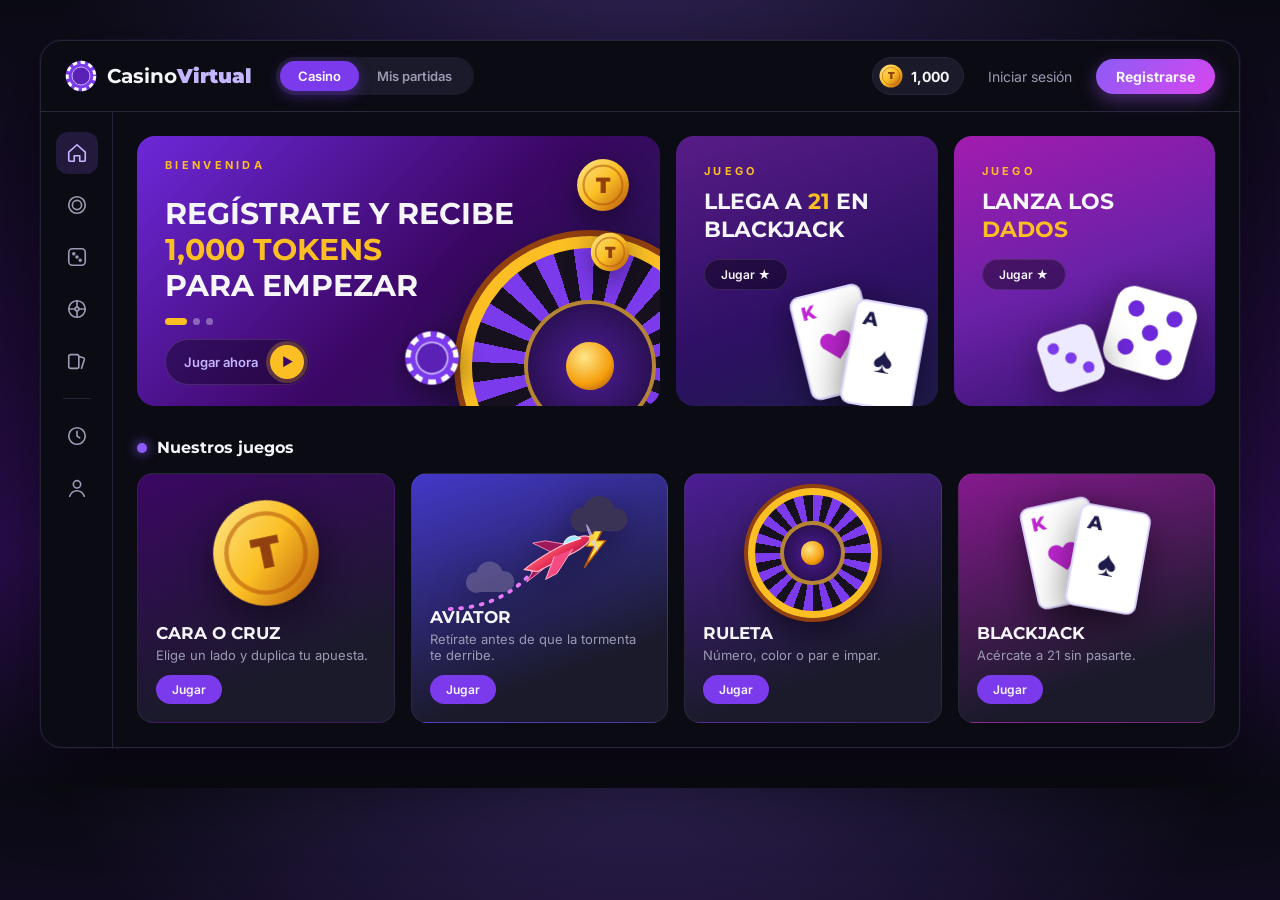
==== commit ce505b4c: "Merge pull request #14 from maesem617-rgb/feat/juego-dados feat: juego de Dados "7 arriba, 7 abajo"" ====
--- a/frontend/index.html
+++ b/frontend/index.html
@@ -229,18 +229,6 @@
                 </div>
                 <a href="juegos/blackjack/index.html" class="boton-mini">Jugar</a>
             </article>
-
-            <article class="juego j-dados">
-                <div class="ilustracion">
-                <svg class="dado-g g1"><use href="#dado5"/></svg>
-                <svg class="dado-g g2"><use href="#dado3"/></svg>
-                </div>
-                <div class="juego-info">
-                <h4>Dados</h4>
-                <p>Siete arriba, siete abajo.</p>
-                </div>
-                <a href="juegos/dados/index.html" class="boton-mini">Jugar</a>
-            </article>
             </div>
         </section>
 
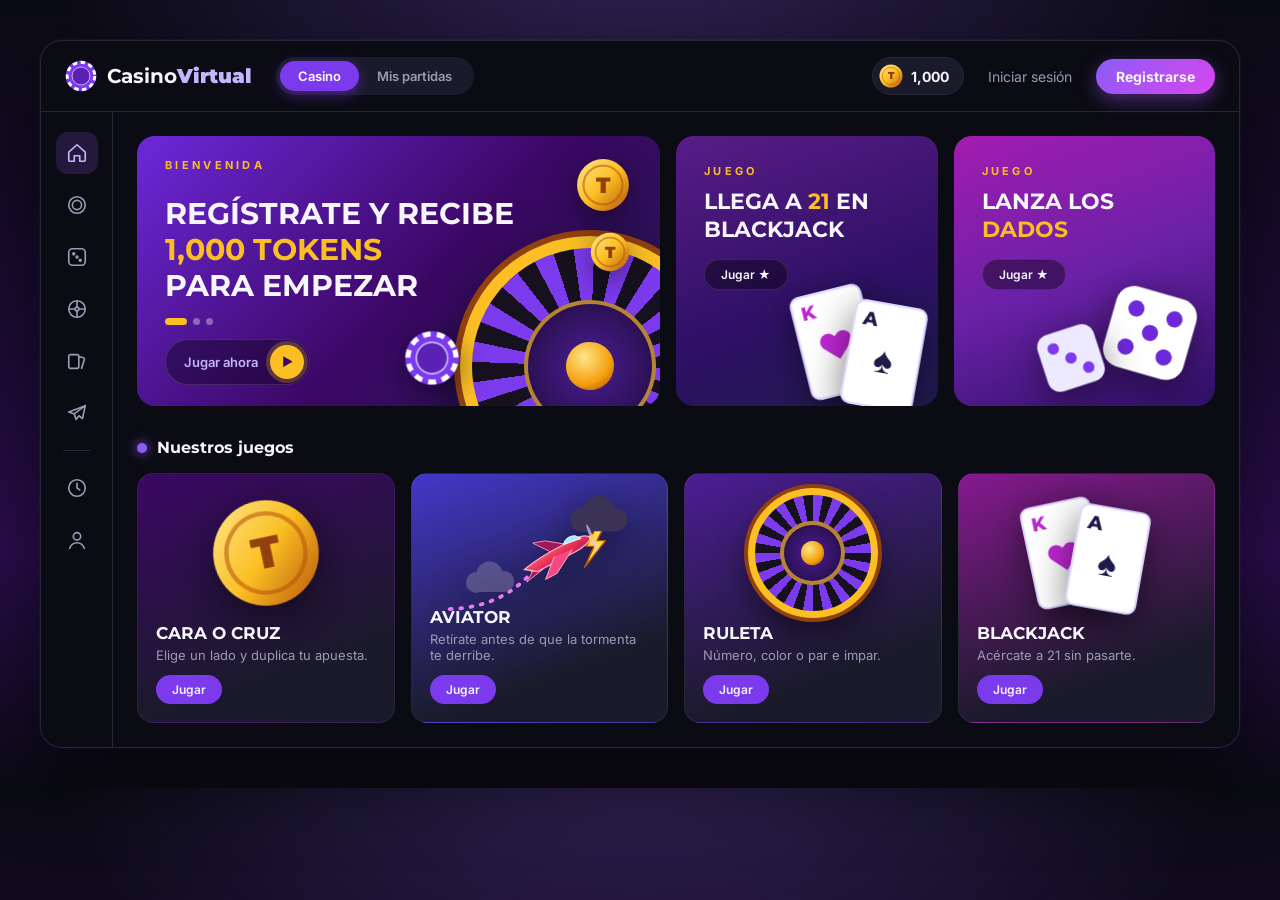
==== commit b173c2cb: "Merge pull request #15 from maesem617-rgb/feat/partidas-perfil feat: páginas "Mis partidas" y "Perfi" ====
--- a/frontend/index.html
+++ b/frontend/index.html
@@ -66,8 +66,8 @@
             <span>Casino<b>Virtual</b></span>
         </a>
         <nav class="pestanas">
-            <a href="#" class="activa">Casino</a>
-            <a href="#">Mis partidas</a>
+            <a href="index.html" class="activa" aria-current="page">Casino</a>
+            <a href="partidas.html">Mis partidas</a>
         </nav>
         </div>
         <div class="barra-der">
@@ -90,7 +90,7 @@
 
         <!-- ===== Barra lateral ===== -->
         <aside class="lateral">
-        <a href="#" class="activo" title="Inicio">
+        <a href="index.html" class="activo" title="Inicio" aria-current="page">
             <svg viewBox="0 0 24 24"><path d="M3 11l9-8 9 8v9a1 1 0 0 1-1 1h-5v-6H9v6H4a1 1 0 0 1-1-1z"/></svg>
         </a>
         <a href="juegos/cara-cruz/index.html" title="Cara o cruz">
@@ -105,11 +105,14 @@
         <a href="juegos/blackjack/index.html" title="Blackjack">
             <svg viewBox="0 0 24 24"><rect x="3" y="5" width="11" height="15" rx="2"/><path d="M14 7l5 1.5a1.5 1.5 0 0 1 1 1.8L17 20"/></svg>
         </a>
+        <a href="juegos/aviator/index.html" title="Aviator">
+            <svg viewBox="0 0 24 24"><path d="M21 4L3 11l6 2 2 6 3-4 4 3z"/><path d="M9 13l12-9"/></svg>
+        </a>
         <span class="separador"></span>
-        <a href="#" title="Historial">
+        <a href="partidas.html" title="Mis partidas">
             <svg viewBox="0 0 24 24"><circle cx="12" cy="12" r="9"/><path d="M12 7v5l3 2"/></svg>
         </a>
-        <a href="#" title="Perfil">
+        <a href="perfil.html" title="Perfil">
             <svg viewBox="0 0 24 24"><circle cx="12" cy="8" r="4"/><path d="M4 21c1.5-4 4.5-6 8-6s6.5 2 8 6"/></svg>
         </a>
         </aside>
